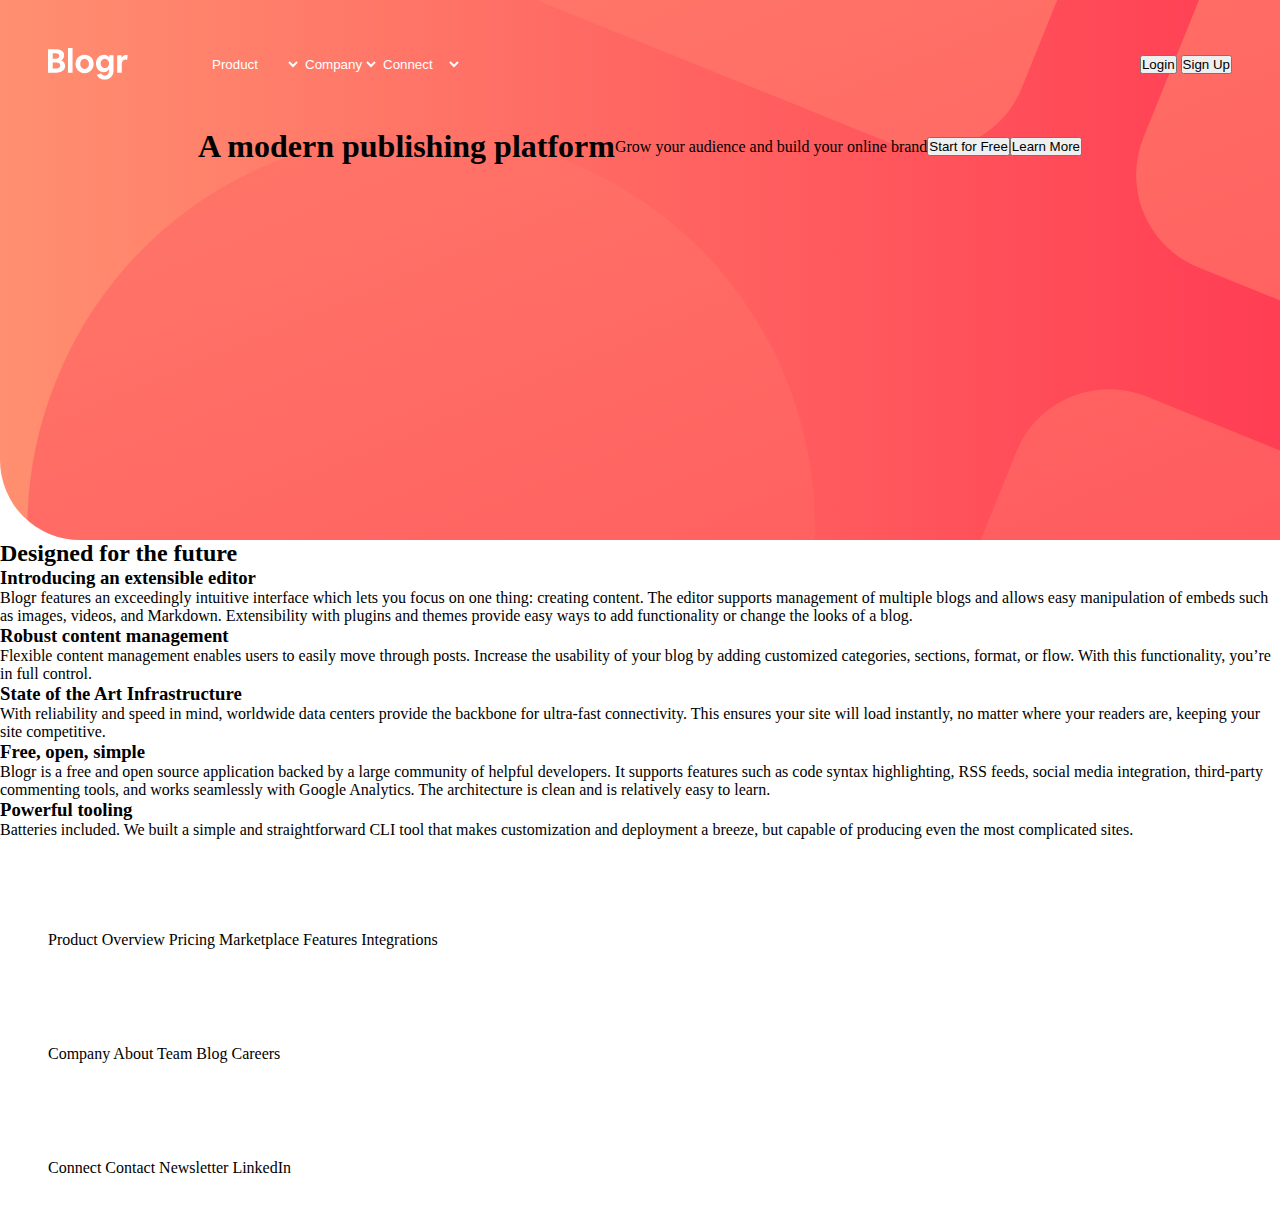
==== Blogr-landing-page/index.html @ 76e0cfde "Blogr basic markup" ====
<!DOCTYPE html>
<html lang="en">

<head>
  <meta charset="UTF-8">
  <meta name="viewport" content="width=device-width, initial-scale=1.0">
  <!-- displays site properly based on user's device -->

  <link rel="icon" type="image/png" sizes="32x32" href="./images/favicon-32x32.png">
  <link rel="stylesheet" href="styles.css">
  <title>Frontend Mentor | [Blogr]</title>

</head>

<body>
  <header>
    <nav>
      <img id="logo" src="images/logo.svg" alt="Blogr logo at the heading">
      <select name="Product">
        <option selected="selected">Product</option>

        <option>Overview</option>
        <option>Pricing</option>
        <option>Marketplace</option>
        <option>Features</option>
        <option>Integrations</option>
      </select>

      <select name="Company">
        <option selected="selected">Company</option>

        <option>About</option>
        <option>Team</option>
        <option>Blog</option>
        <option>Careers</option>
      </select>

      <select name="Connect">
        <option selected="selected">Connect</option>

        <option>Contact</option>
        <option>Newsletter</option>
        <option>LinkedIn</option>
      </select>
      <div id="headerButtons">
        <button id="loginButton">Login</button>
        <button id="signUpButton">Sign Up</button>
      </div>
    </nav>
    <article>
      <h1>A modern publishing platform</h1>
      <p>Grow your audience and build your online brand</p>

      <button id="startButton">Start for Free</button>
      <button id="learnButton">Learn More</button>

      <article>
  </header>


  <h2>Designed for the future</h2>

  <h3>Introducing an extensible editor</h3>
  <p>Blogr features an exceedingly intuitive interface which lets you focus on one thing: creating content.
    The editor supports management of multiple blogs and allows easy manipulation of embeds such as images,
    videos, and Markdown. Extensibility with plugins and themes provide easy ways to add functionality or
    change the looks of a blog.</p>

  <h3>Robust content management</h3>
  <p>Flexible content management enables users to easily move through posts. Increase the usability of your blog
    by adding customized categories, sections, format, or flow. With this functionality, you’re in full control.</p>

  <h3>State of the Art Infrastructure</h3>
  <p>With reliability and speed in mind, worldwide data centers provide the backbone for ultra-fast connectivity.
    This ensures your site will load instantly, no matter where your readers are, keeping your site competitive.</p>

  <h3>Free, open, simple</h3>
  <p>Blogr is a free and open source application backed by a large community of helpful developers. It supports
    features such as code syntax highlighting, RSS feeds, social media integration, third-party commenting tools,
    and works seamlessly with Google Analytics. The architecture is clean and is relatively easy to learn.</p>

  <h3>Powerful tooling</h3>
  <p>Batteries included. We built a simple and straightforward CLI tool that makes customization and deployment a
    breeze,
    but
    capable of producing even the most complicated sites.</p>
</body>
<footer>
  <img src="images/logo.svg" alt="Blogr logo in footer">
  <nav>Product

    Overview
    Pricing
    Marketplace
    Features
    Integrations
  </nav>
  <nav>
    Company

    About
    Team
    Blog
    Careers
  </nav>
  <nav>
    Connect

    Contact
    Newsletter
    LinkedIn
  </nav>
</footer>

</html>
---- Blogr-landing-page/styles.css ----
@import url("https://fonts.googleapis.com/css2?family=Overpass:wght@300;600&display=swap");
@import url("https://fonts.googleapis.com/css2?family=Ubuntu:wght@400;500;700&display=swap");
/*font-family: 'Overpass', sans-serif;
font-family: 'Ubuntu', sans-serif;*/
* {
	margin: 0;
	padding: 0;
}
body {
	width: 100%;
	height: 100%;
}
header {
	width: 100%;
	height: 60vh;
	background: url(images/bg-pattern-intro.svg) no-repeat 30% center,
		linear-gradient(to right, hsl(13, 100%, 72%), hsl(353, 100%, 62%));
	border-radius: 0 0 0 5em;
}
nav {
	padding: 3em;
	display: flex;
	flex-direction: row;
	align-items: center;
}
#headerButtons {
	width: 100%;
	text-align: right;
}
article {
	display: flex;
	align-items: center;
	justify-content: center;
}
#logo {
	width: 5em;
	height: 2em;
	padding-right: 5em;
}
select {
	color: hsl(0, 100%, 100%);
	height: 10%;
	background-color: rgba(0, 0, 0, 0);
	border: 0;
}
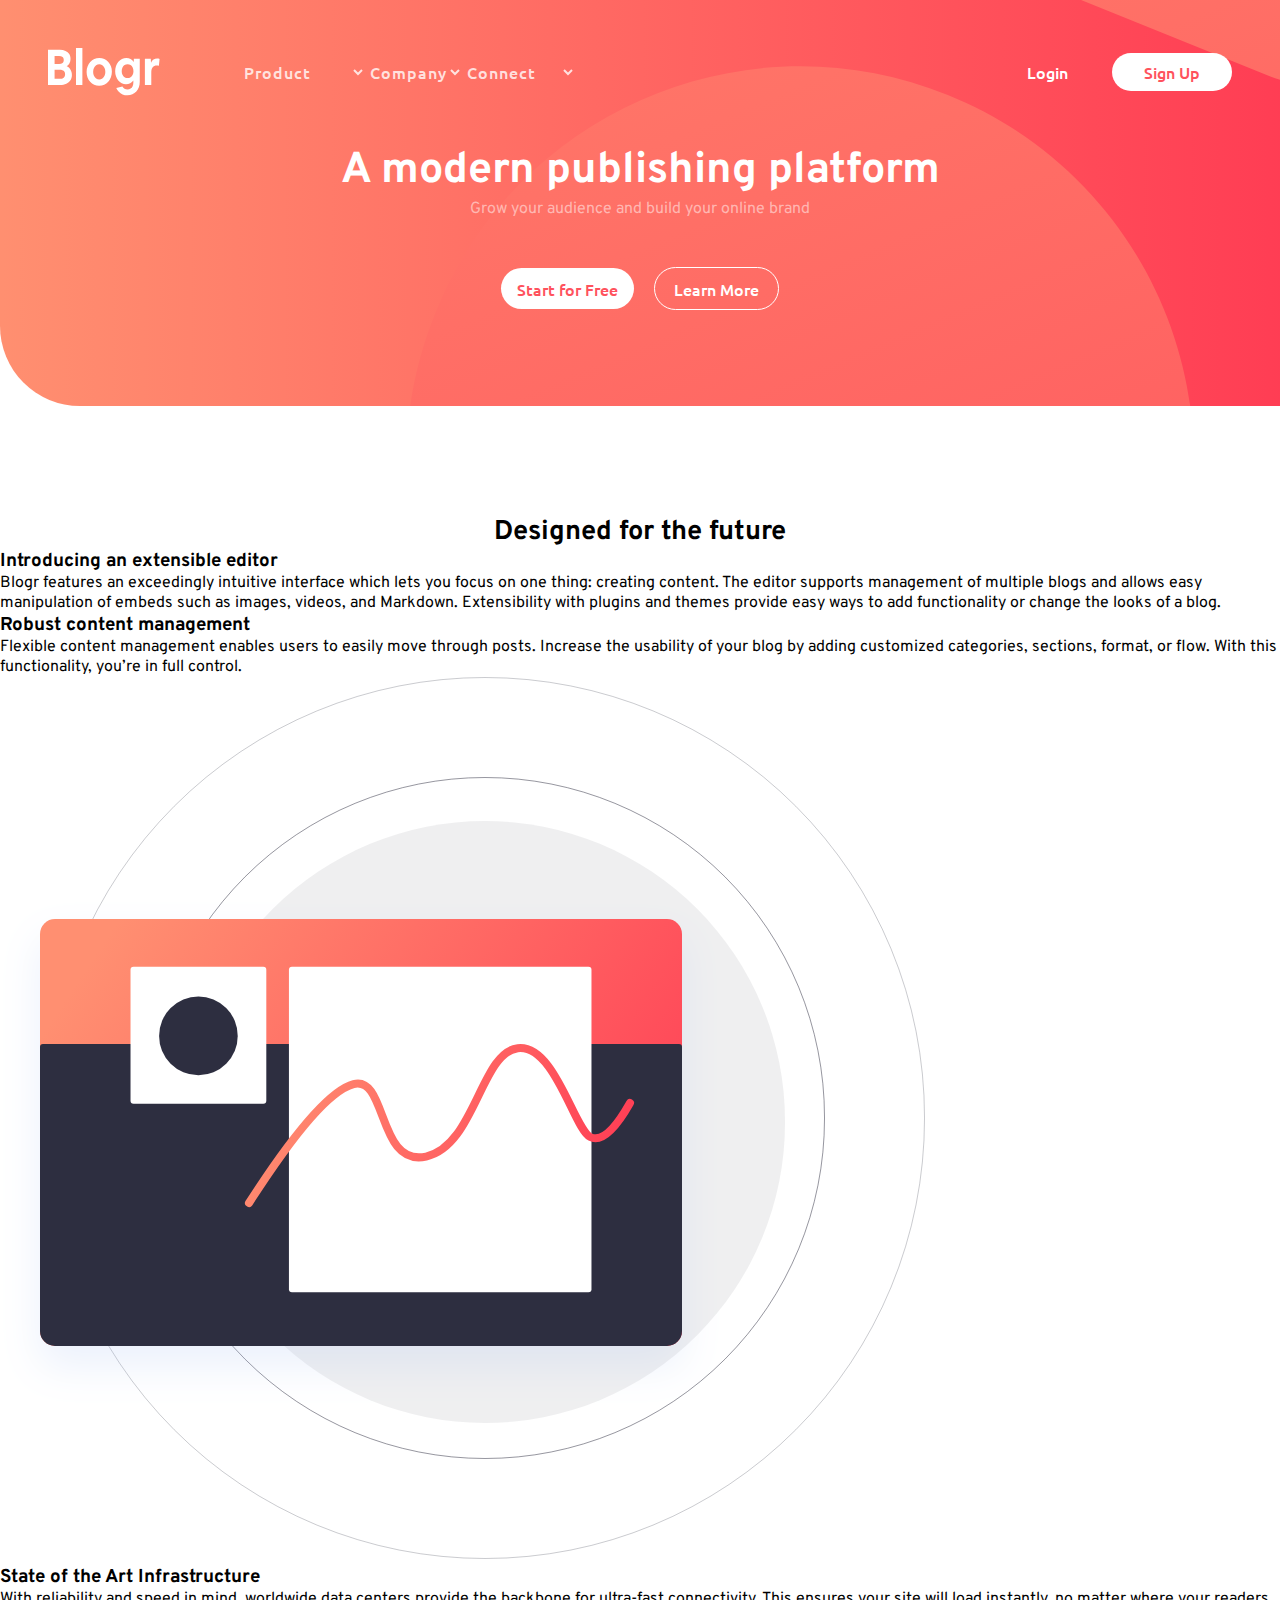
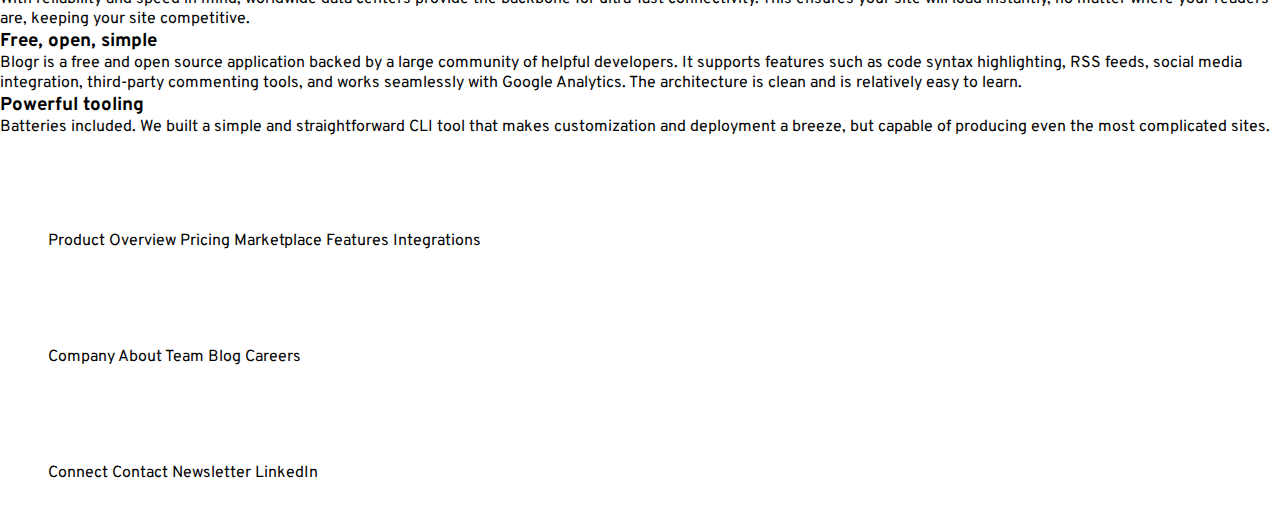
==== commit f09aab82: "header beta ready" ====
--- a/Blogr-landing-page/index.html
+++ b/Blogr-landing-page/index.html
@@ -42,7 +42,7 @@
         <option>Newsletter</option>
         <option>LinkedIn</option>
       </select>
-      <div id="headerButtons">
+      <div id="authButtons">
         <button id="loginButton">Login</button>
         <button id="signUpButton">Sign Up</button>
       </div>
@@ -50,40 +50,42 @@
     <article>
       <h1>A modern publishing platform</h1>
       <p>Grow your audience and build your online brand</p>
+      <div id="learnButtons">
+        <button id="startButton">Start for Free</button>
+        <button id="learnMoreButton">Learn More</button>
 
-      <button id="startButton">Start for Free</button>
-      <button id="learnButton">Learn More</button>
-
-      <article>
+        <article>
   </header>
 
+  <main>
+    <h2>Designed for the future</h2>
+    <section id="editorSection">
+      <h3>Introducing an extensible editor</h3>
+      <p>Blogr features an exceedingly intuitive interface which lets you focus on one thing: creating content.
+        The editor supports management of multiple blogs and allows easy manipulation of embeds such as images,
+        videos, and Markdown. Extensibility with plugins and themes provide easy ways to add functionality or
+        change the looks of a blog.</p>
 
-  <h2>Designed for the future</h2>
+      <h3>Robust content management</h3>
+      <p>Flexible content management enables users to easily move through posts. Increase the usability of your blog
+        by adding customized categories, sections, format, or flow. With this functionality, you’re in full control.</p>
+      <img class="editorImage" src="images/illustration-editor-desktop.svg">
+    </section>
+    <h3>State of the Art Infrastructure</h3>
+    <p>With reliability and speed in mind, worldwide data centers provide the backbone for ultra-fast connectivity.
+      This ensures your site will load instantly, no matter where your readers are, keeping your site competitive.</p>
 
-  <h3>Introducing an extensible editor</h3>
-  <p>Blogr features an exceedingly intuitive interface which lets you focus on one thing: creating content.
-    The editor supports management of multiple blogs and allows easy manipulation of embeds such as images,
-    videos, and Markdown. Extensibility with plugins and themes provide easy ways to add functionality or
-    change the looks of a blog.</p>
+    <h3>Free, open, simple</h3>
+    <p>Blogr is a free and open source application backed by a large community of helpful developers. It supports
+      features such as code syntax highlighting, RSS feeds, social media integration, third-party commenting tools,
+      and works seamlessly with Google Analytics. The architecture is clean and is relatively easy to learn.</p>
 
-  <h3>Robust content management</h3>
-  <p>Flexible content management enables users to easily move through posts. Increase the usability of your blog
-    by adding customized categories, sections, format, or flow. With this functionality, you’re in full control.</p>
-
-  <h3>State of the Art Infrastructure</h3>
-  <p>With reliability and speed in mind, worldwide data centers provide the backbone for ultra-fast connectivity.
-    This ensures your site will load instantly, no matter where your readers are, keeping your site competitive.</p>
-
-  <h3>Free, open, simple</h3>
-  <p>Blogr is a free and open source application backed by a large community of helpful developers. It supports
-    features such as code syntax highlighting, RSS feeds, social media integration, third-party commenting tools,
-    and works seamlessly with Google Analytics. The architecture is clean and is relatively easy to learn.</p>
-
-  <h3>Powerful tooling</h3>
-  <p>Batteries included. We built a simple and straightforward CLI tool that makes customization and deployment a
-    breeze,
-    but
-    capable of producing even the most complicated sites.</p>
+    <h3>Powerful tooling</h3>
+    <p>Batteries included. We built a simple and straightforward CLI tool that makes customization and deployment a
+      breeze,
+      but
+      capable of producing even the most complicated sites.</p>
+  </main>
 </body>
 <footer>
   <img src="images/logo.svg" alt="Blogr logo in footer">
--- a/Blogr-landing-page/styles.css
+++ b/Blogr-landing-page/styles.css
@@ -5,6 +5,10 @@
 * {
 	margin: 0;
 	padding: 0;
+	font-family: "Overpass", sans-serif;
+}
+html {
+	scroll-behavior: smooth;
 }
 body {
 	width: 100%;
@@ -12,10 +16,19 @@
 }
 header {
 	width: 100%;
-	height: 60vh;
-	background: url(images/bg-pattern-intro.svg) no-repeat 30% center,
+	height: 80%;
+	background: url(images/bg-pattern-intro.svg) no-repeat 10% center,
 		linear-gradient(to right, hsl(13, 100%, 72%), hsl(353, 100%, 62%));
 	border-radius: 0 0 0 5em;
+}
+main {
+	display: flex;
+	flex-direction: column;
+}
+#logo {
+	width: 7em;
+	height: 3em;
+	padding-right: 5em;
 }
 nav {
 	padding: 3em;
@@ -23,23 +36,78 @@
 	flex-direction: row;
 	align-items: center;
 }
-#headerButtons {
+
+article {
+	display: flex;
+	flex-direction: column;
+	align-items: center;
+	justify-content: center;
+}
+
+select {
+	width: 8em;
+	height: 10%;
+	border: 0;
+	font-size: 1em;
+	font-family: "Ubuntu", sans-serif;
+	font-weight: 500;
+	letter-spacing: 1px;
+	color: rgba(255, 255, 255, 0.8);
+	background-color: transparent;
+}
+#authButtons {
 	width: 100%;
 	text-align: right;
 }
-article {
-	display: flex;
-	align-items: center;
-	justify-content: center;
+header button {
+	font-family: "Ubuntu", sans-serif;
+	font-weight: 500;
 }
-#logo {
-	width: 5em;
-	height: 2em;
-	padding-right: 5em;
-}
-select {
-	color: hsl(0, 100%, 100%);
-	height: 10%;
-	background-color: rgba(0, 0, 0, 0);
+#authButtons button {
+	font-size: 1em;
+	margin-left: 2.5em;
 	border: 0;
 }
+#loginButton {
+	background-color: transparent;
+	color: hsl(0, 100%, 100%);
+}
+#signUpButton,
+#startButton {
+	font-size: 1em;
+	color: hsl(356, 100%, 66%);
+	background-color: hsl(0, 100%, 100%);
+	border-radius: 2em;
+	border: 0;
+}
+#learnButtons {
+	margin-top: 3em;
+	margin-bottom: 6em;
+}
+#learnMoreButton {
+	margin-left: 1em;
+	border: 1px solid hsl(0, 100%, 100%);
+	background-color: transparent;
+	font-size: 1em;
+	color: hsl(0, 100%, 100%);
+	padding: 0.6em 1.2em;
+	border-radius: 2em;
+}
+#startButton {
+	padding: 0.6em 1em;
+}
+#signUpButton {
+	padding: 0.5em 2em;
+}
+h1 {
+	color: hsl(0, 100%, 100%);
+	font-size: 2.7em;
+}
+article p {
+	color: hsla(0, 100%, 100%, 0.5);
+}
+h2 {
+	margin-top: 4em;
+	text-align: center;
+	font-size: 1.7em;
+}
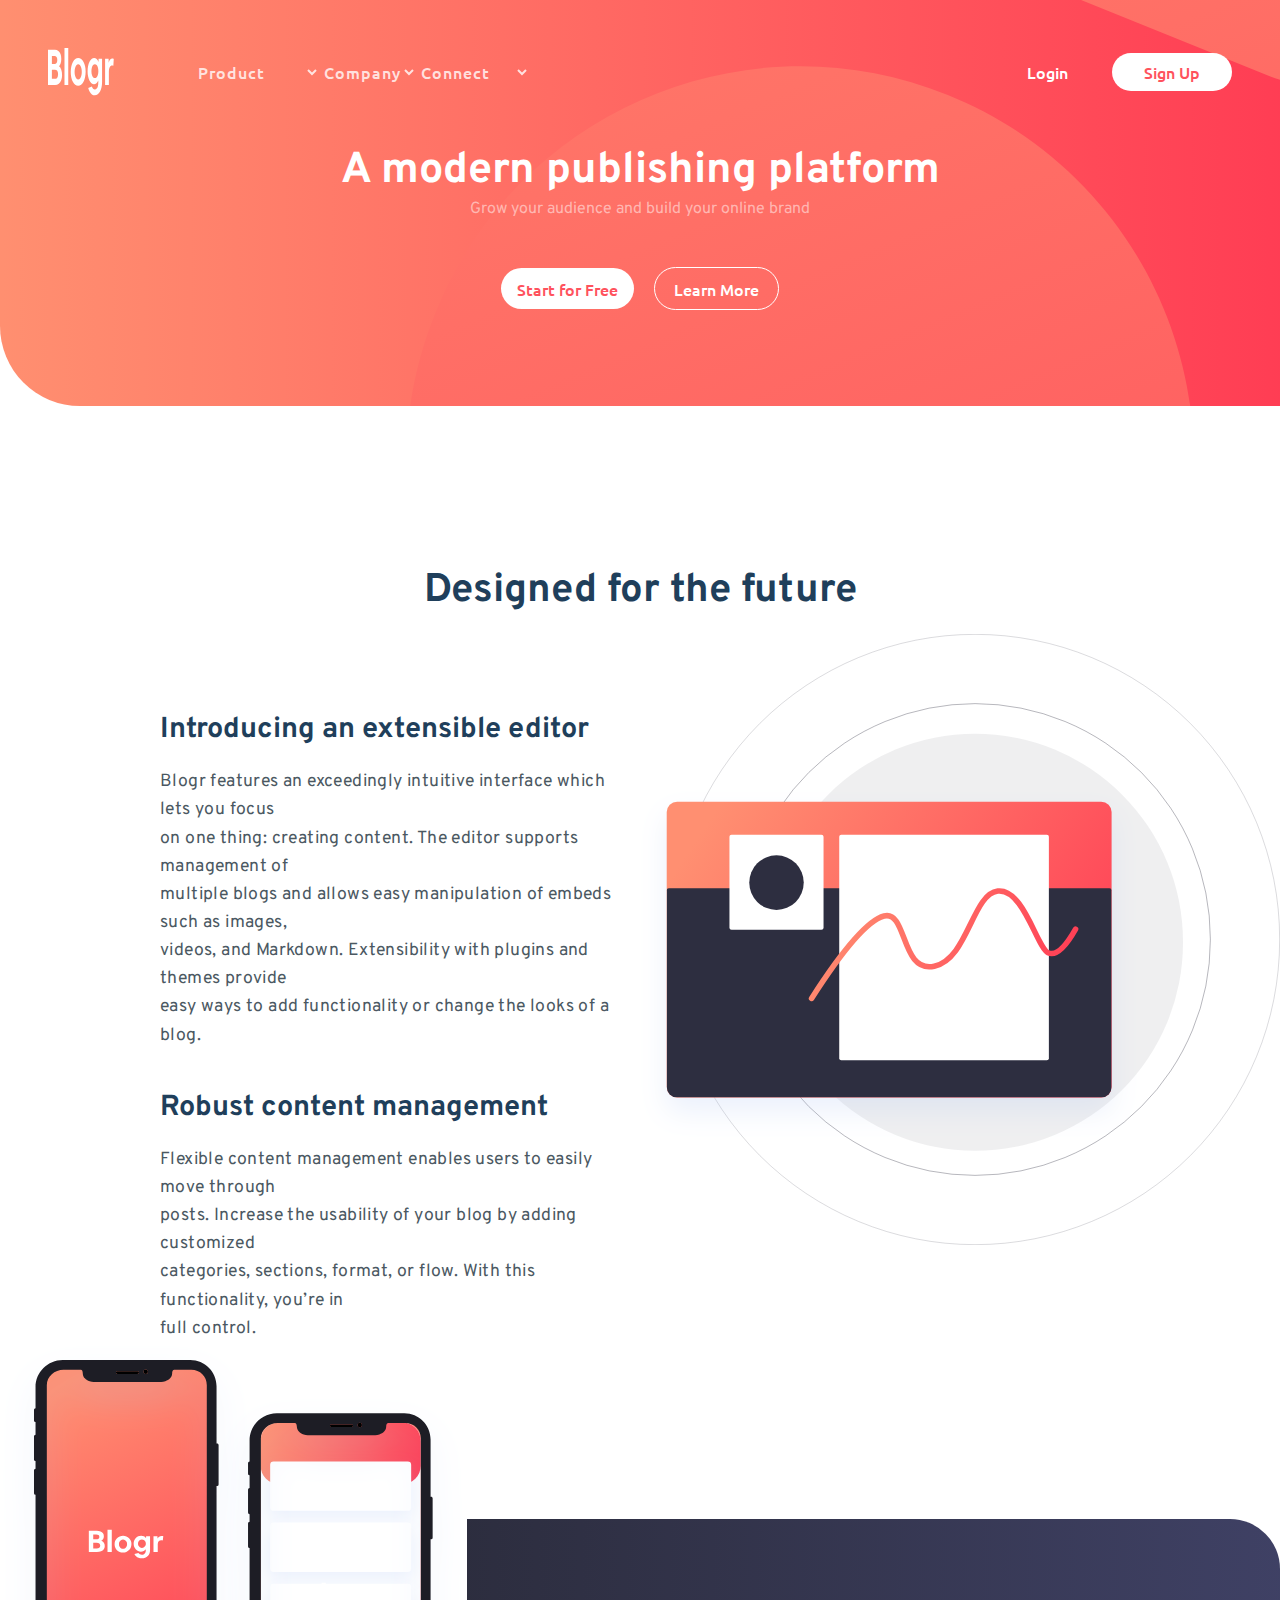
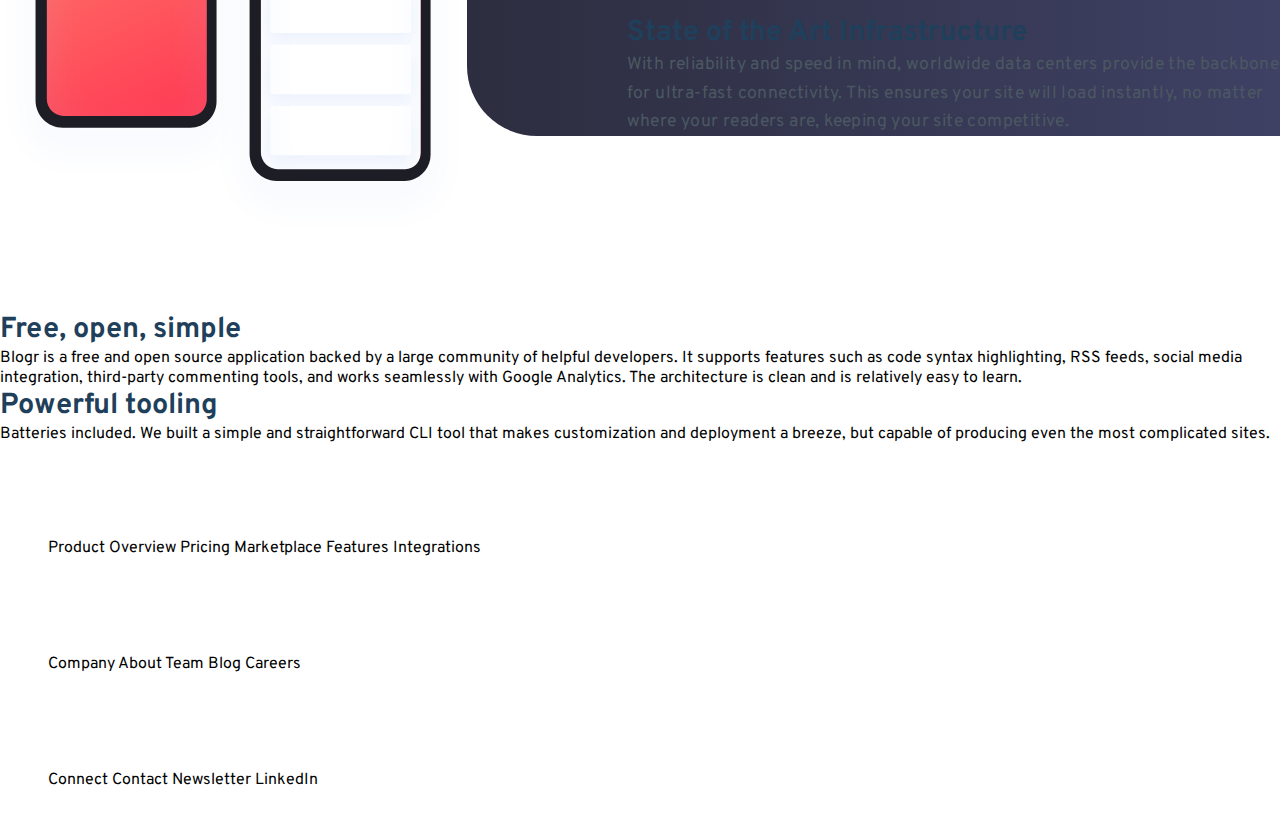
==== commit 30a158d4: "first section beta" ====
--- a/Blogr-landing-page/index.html
+++ b/Blogr-landing-page/index.html
@@ -47,34 +47,45 @@
         <button id="signUpButton">Sign Up</button>
       </div>
     </nav>
-    <article>
+    <section>
       <h1>A modern publishing platform</h1>
       <p>Grow your audience and build your online brand</p>
       <div id="learnButtons">
         <button id="startButton">Start for Free</button>
         <button id="learnMoreButton">Learn More</button>
 
-        <article>
+    </section>
   </header>
 
   <main>
     <h2>Designed for the future</h2>
     <section id="editorSection">
-      <h3>Introducing an extensible editor</h3>
-      <p>Blogr features an exceedingly intuitive interface which lets you focus on one thing: creating content.
-        The editor supports management of multiple blogs and allows easy manipulation of embeds such as images,
-        videos, and Markdown. Extensibility with plugins and themes provide easy ways to add functionality or
-        change the looks of a blog.</p>
-
-      <h3>Robust content management</h3>
-      <p>Flexible content management enables users to easily move through posts. Increase the usability of your blog
-        by adding customized categories, sections, format, or flow. With this functionality, you’re in full control.</p>
+      <article>
+        <h3>Introducing an extensible editor</h3><br>
+        <p>Blogr features an exceedingly intuitive interface which lets you focus<br> on one thing: creating content.
+          The editor supports management of<br> multiple blogs and allows easy manipulation of embeds such as
+          images,<br>
+          videos, and Markdown. Extensibility with plugins and themes provide<br> easy ways to add functionality or
+          change the looks of a blog.</p>
+        <br><br>
+        <h3>Robust content management</h3><br>
+        <p>Flexible content management enables users to easily move through<br> posts. Increase the usability of your
+          blog
+          by adding customized<br> categories, sections, format, or flow. With this functionality, you’re in<br> full
+          control.
+        </p>
+      </article>
       <img class="editorImage" src="images/illustration-editor-desktop.svg">
     </section>
-    <h3>State of the Art Infrastructure</h3>
-    <p>With reliability and speed in mind, worldwide data centers provide the backbone for ultra-fast connectivity.
-      This ensures your site will load instantly, no matter where your readers are, keeping your site competitive.</p>
-
+    <section id="phonesSection">
+      <img src="images/illustration-phones.svg">
+      <article>
+        <h3>State of the Art Infrastructure</h3>
+        <p>With reliability and speed in mind, worldwide data centers provide the backbone for ultra-fast connectivity.
+          This ensures your site will load instantly, no matter where your readers are, keeping your site competitive.
+        </p>
+      </article>
+    </section>
     <h3>Free, open, simple</h3>
     <p>Blogr is a free and open source application backed by a large community of helpful developers. It supports
       features such as code syntax highlighting, RSS feeds, social media integration, third-party commenting tools,
--- a/Blogr-landing-page/styles.css
+++ b/Blogr-landing-page/styles.css
@@ -6,6 +6,7 @@
 	margin: 0;
 	padding: 0;
 	font-family: "Overpass", sans-serif;
+	overflow-x: hidden;
 }
 html {
 	scroll-behavior: smooth;
@@ -37,7 +38,7 @@
 	align-items: center;
 }
 
-article {
+header section {
 	display: flex;
 	flex-direction: column;
 	align-items: center;
@@ -103,11 +104,58 @@
 	color: hsl(0, 100%, 100%);
 	font-size: 2.7em;
 }
-article p {
+header section p {
 	color: hsla(0, 100%, 100%, 0.5);
 }
 h2 {
+	color: hsl(208, 49%, 24%);
 	margin-top: 4em;
 	text-align: center;
-	font-size: 1.7em;
+	font-size: 2.5em;
 }
+article p {
+	font-size: 1.1em;
+	font-family: "Overpass", sans-serif;
+	font-weight: 400;
+	line-height: 1.6em;
+	letter-spacing: 0.4px;
+	text-align: left;
+	color: hsl(207, 13%, 34%);
+}
+h3 {
+	font-size: 1.8em;
+	color: hsl(208, 49%, 24%);
+}
+main section {
+	display: flex;
+	flex-direction: row;
+	justify-content: center;
+	align-items: center;
+}
+section img {
+	padding-bottom: 5em;
+	width: 75em;
+}
+article {
+	width: 70%;
+	padding: 6em 0 0 10em;
+}
+#phonesSection {
+	width: 100%;
+}
+/* - Very dark gray blue: hsl(237, 17%, 21%)
+- Very dark desaturated blue: hsl(237, 23%, 32%) */
+#phonesSection article {
+	z-index: 0;
+	background: linear-gradient(
+		to right,
+		hsl(237, 17%, 21%),
+		hsl(237, 23%, 32%)
+	);
+	border-top-right-radius: 50px;
+	border-bottom-left-radius: 70px;
+}
+#phonesSection img {
+	z-index: 1;
+	width: 40em;
+}
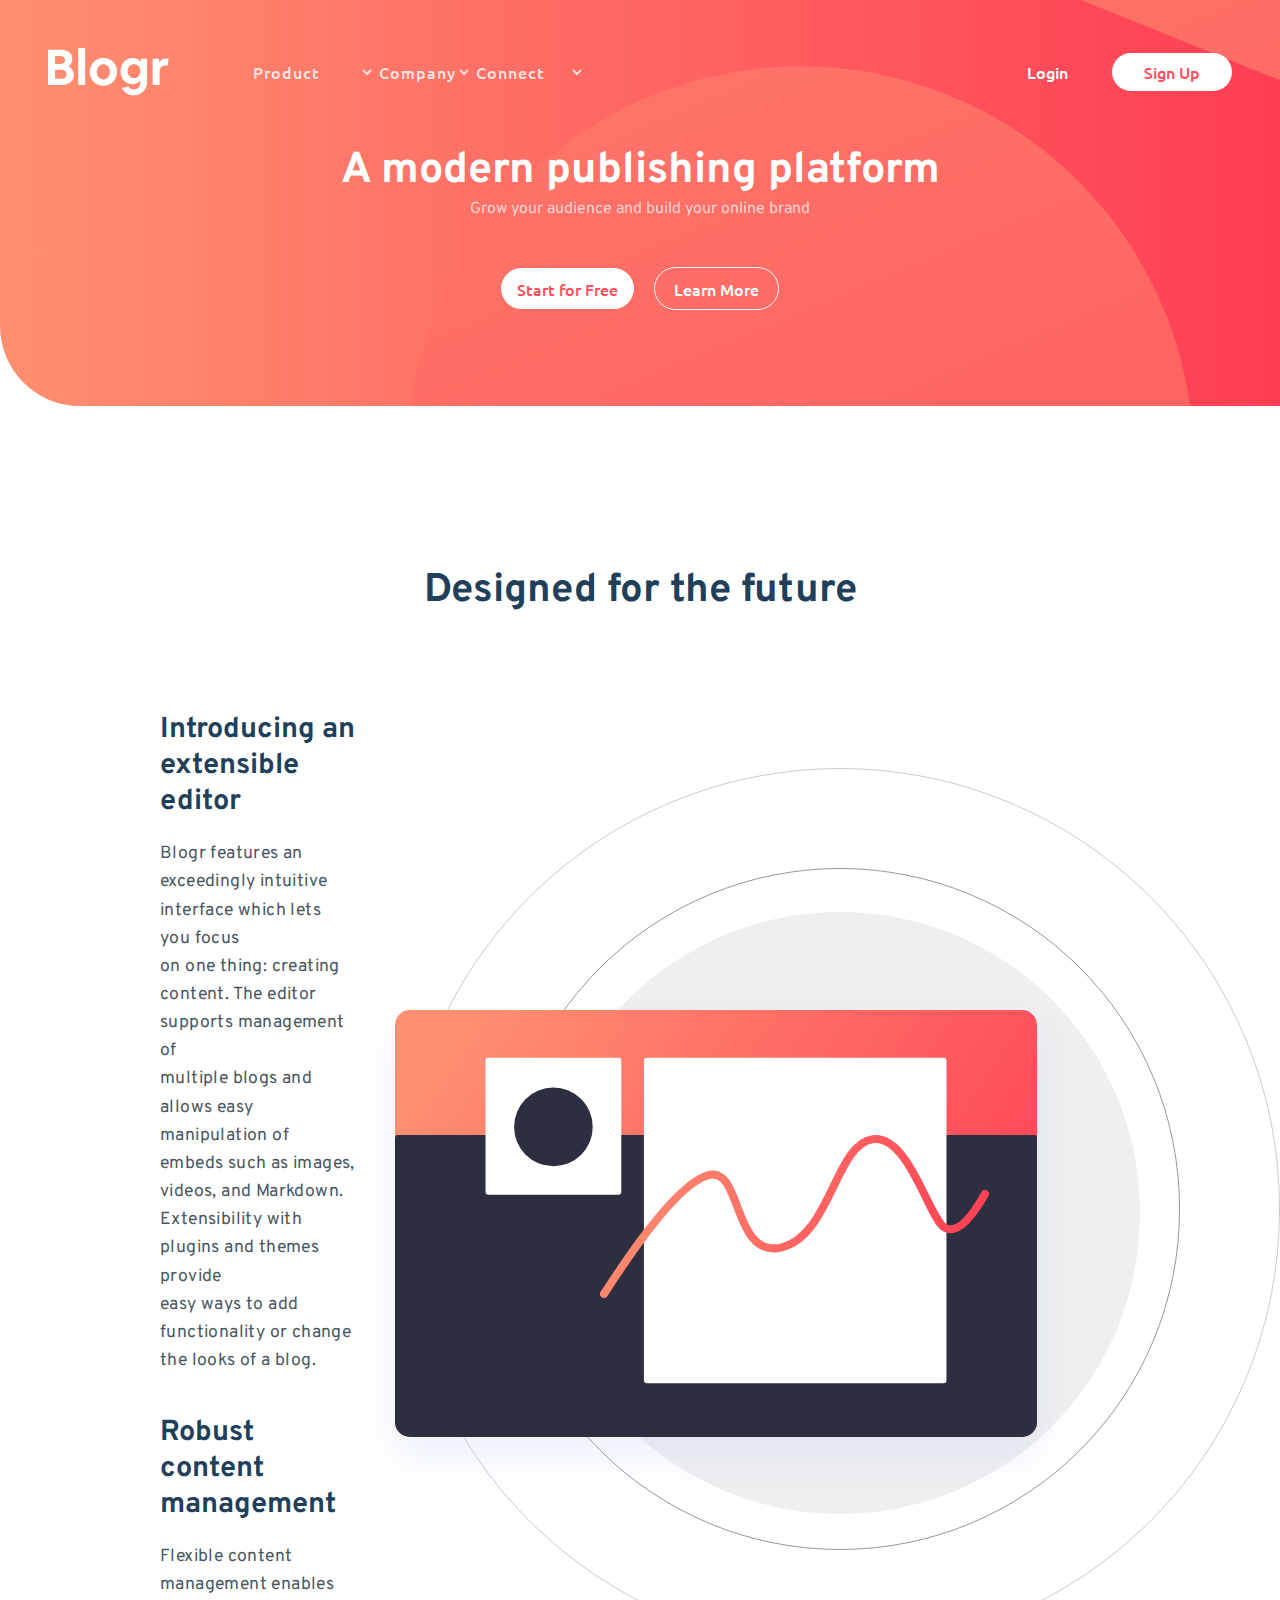
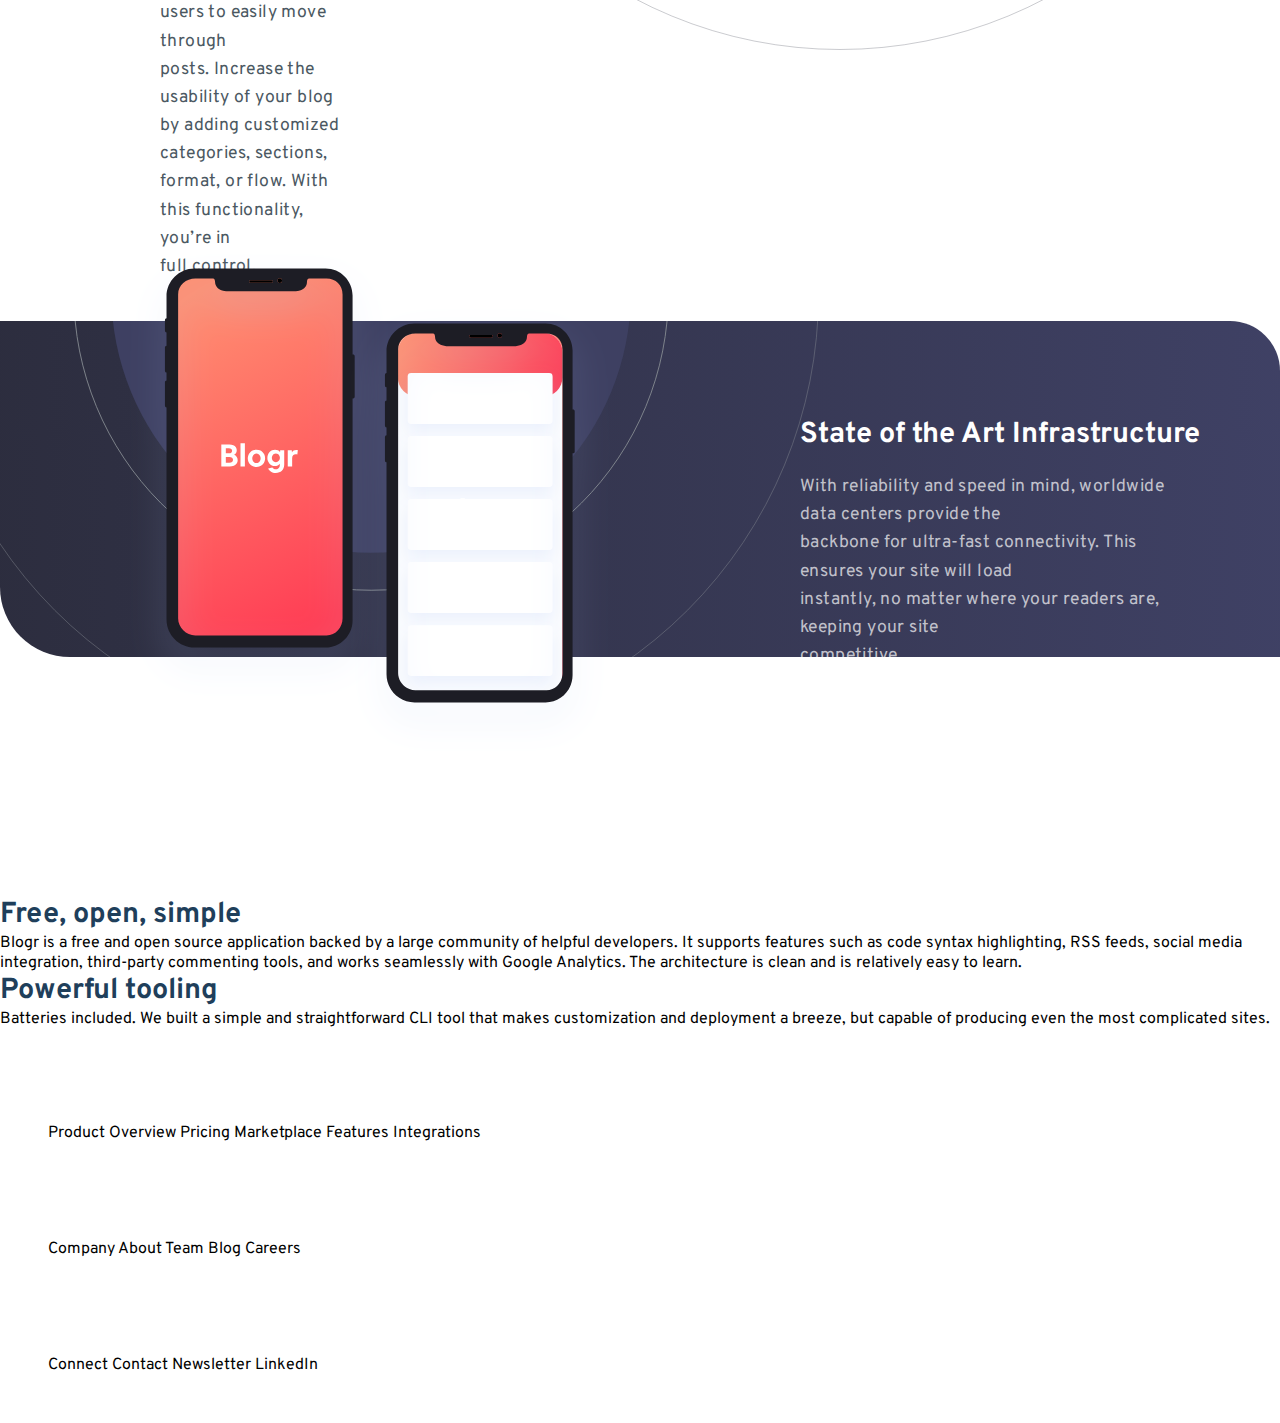
==== commit 97cdcdd3: "phones illustration section ready" ====
--- a/Blogr-landing-page/index.html
+++ b/Blogr-landing-page/index.html
@@ -77,12 +77,16 @@
       </article>
       <img class="editorImage" src="images/illustration-editor-desktop.svg">
     </section>
+    <div id="empty">
+      <img src="images/illustration-phones.svg" alt="phones illustration">
+    </div>
     <section id="phonesSection">
-      <img src="images/illustration-phones.svg">
       <article>
-        <h3>State of the Art Infrastructure</h3>
-        <p>With reliability and speed in mind, worldwide data centers provide the backbone for ultra-fast connectivity.
-          This ensures your site will load instantly, no matter where your readers are, keeping your site competitive.
+        <h3>State of the Art Infrastructure</h3><br>
+        <p>With reliability and speed in mind, worldwide data centers provide the<br> backbone for ultra-fast
+          connectivity.
+          This ensures your site will load<br> instantly, no matter where your readers are, keeping your site<br>
+          competitive.
         </p>
       </article>
     </section>
--- a/Blogr-landing-page/styles.css
+++ b/Blogr-landing-page/styles.css
@@ -6,7 +6,16 @@
 	margin: 0;
 	padding: 0;
 	font-family: "Overpass", sans-serif;
-	overflow-x: hidden;
+	box-sizing: border-box;
+}
+
+/* var's */
+:root {
+	--header-bg-gradient-from: hsl(13, 100%, 72%);
+	--header-bg-gradient-to: hsl(353, 100%, 62%);
+	--white: hsl(0, 100%, 100%);
+	--white-transparent: hsla(0, 100%, 100%, 0.7);
+	--header-text: hsl(208, 49%, 24%);
 }
 html {
 	scroll-behavior: smooth;
@@ -19,17 +28,16 @@
 	width: 100%;
 	height: 80%;
 	background: url(images/bg-pattern-intro.svg) no-repeat 10% center,
-		linear-gradient(to right, hsl(13, 100%, 72%), hsl(353, 100%, 62%));
+		linear-gradient(
+			to right,
+			var(--header-bg-gradient-from),
+			var(--header-bg-gradient-to)
+		);
 	border-radius: 0 0 0 5em;
 }
 main {
 	display: flex;
 	flex-direction: column;
-}
-#logo {
-	width: 7em;
-	height: 3em;
-	padding-right: 5em;
 }
 nav {
 	padding: 3em;
@@ -44,7 +52,10 @@
 	align-items: center;
 	justify-content: center;
 }
-
+button {
+	cursor: pointer;
+	user-select: none;
+}
 select {
 	width: 8em;
 	height: 10%;
@@ -55,6 +66,11 @@
 	letter-spacing: 1px;
 	color: rgba(255, 255, 255, 0.8);
 	background-color: transparent;
+}
+#logo {
+	width: 15em;
+	height: 3em;
+	padding-right: 5em;
 }
 #authButtons {
 	width: 100%;
@@ -87,10 +103,10 @@
 }
 #learnMoreButton {
 	margin-left: 1em;
-	border: 1px solid hsl(0, 100%, 100%);
+	border: 1px solid var(--white);
 	background-color: transparent;
 	font-size: 1em;
-	color: hsl(0, 100%, 100%);
+	color: var(--white);
 	padding: 0.6em 1.2em;
 	border-radius: 2em;
 }
@@ -101,14 +117,14 @@
 	padding: 0.5em 2em;
 }
 h1 {
-	color: hsl(0, 100%, 100%);
+	color: var(--white);
 	font-size: 2.7em;
 }
 header section p {
-	color: hsla(0, 100%, 100%, 0.5);
+	color: var(--white-transparent);
 }
 h2 {
-	color: hsl(208, 49%, 24%);
+	color: var(--header-text);
 	margin-top: 4em;
 	text-align: center;
 	font-size: 2.5em;
@@ -122,9 +138,9 @@
 	text-align: left;
 	color: hsl(207, 13%, 34%);
 }
-h3 {
+h3:not(#phonesSection) {
 	font-size: 1.8em;
-	color: hsl(208, 49%, 24%);
+	color: var(--header-text);
 }
 main section {
 	display: flex;
@@ -140,22 +156,44 @@
 	width: 70%;
 	padding: 6em 0 0 10em;
 }
-#phonesSection {
+#empty {
+	height: 40px;
 	width: 100%;
+	position: relative;
+	display: block;
+}
+#empty img {
+	position: absolute;
+	width: 30em;
+	top: -110px;
+	left: 130px;
+	margin-top: 5em;
+	z-index: 1;
 }
 /* - Very dark gray blue: hsl(237, 17%, 21%)
 - Very dark desaturated blue: hsl(237, 23%, 32%) */
-#phonesSection article {
-	z-index: 0;
-	background: linear-gradient(
-		to right,
-		hsl(237, 17%, 21%),
-		hsl(237, 23%, 32%)
-	);
+#phonesSection {
+	display: flex;
+	flex-direction: column;
+	justify-content: flex-start;
+	align-items: flex-end;
+	background: right 120% top 85% / 70% no-repeat
+			url(images/bg-pattern-circles.svg),
+		linear-gradient(to right, hsl(237, 17%, 21%), hsl(237, 23%, 32%));
+
 	border-top-right-radius: 50px;
 	border-bottom-left-radius: 70px;
+	height: 21em;
+	margin-bottom: 15em;
+	z-index: 0;
 }
-#phonesSection img {
-	z-index: 1;
-	width: 40em;
+#phonesSection article {
+	width: 50%;
+	padding-right: 5em;
 }
+#phonesSection h3 {
+	color: var(--white);
+}
+#phonesSection p {
+	color: var(--white-transparent);
+}
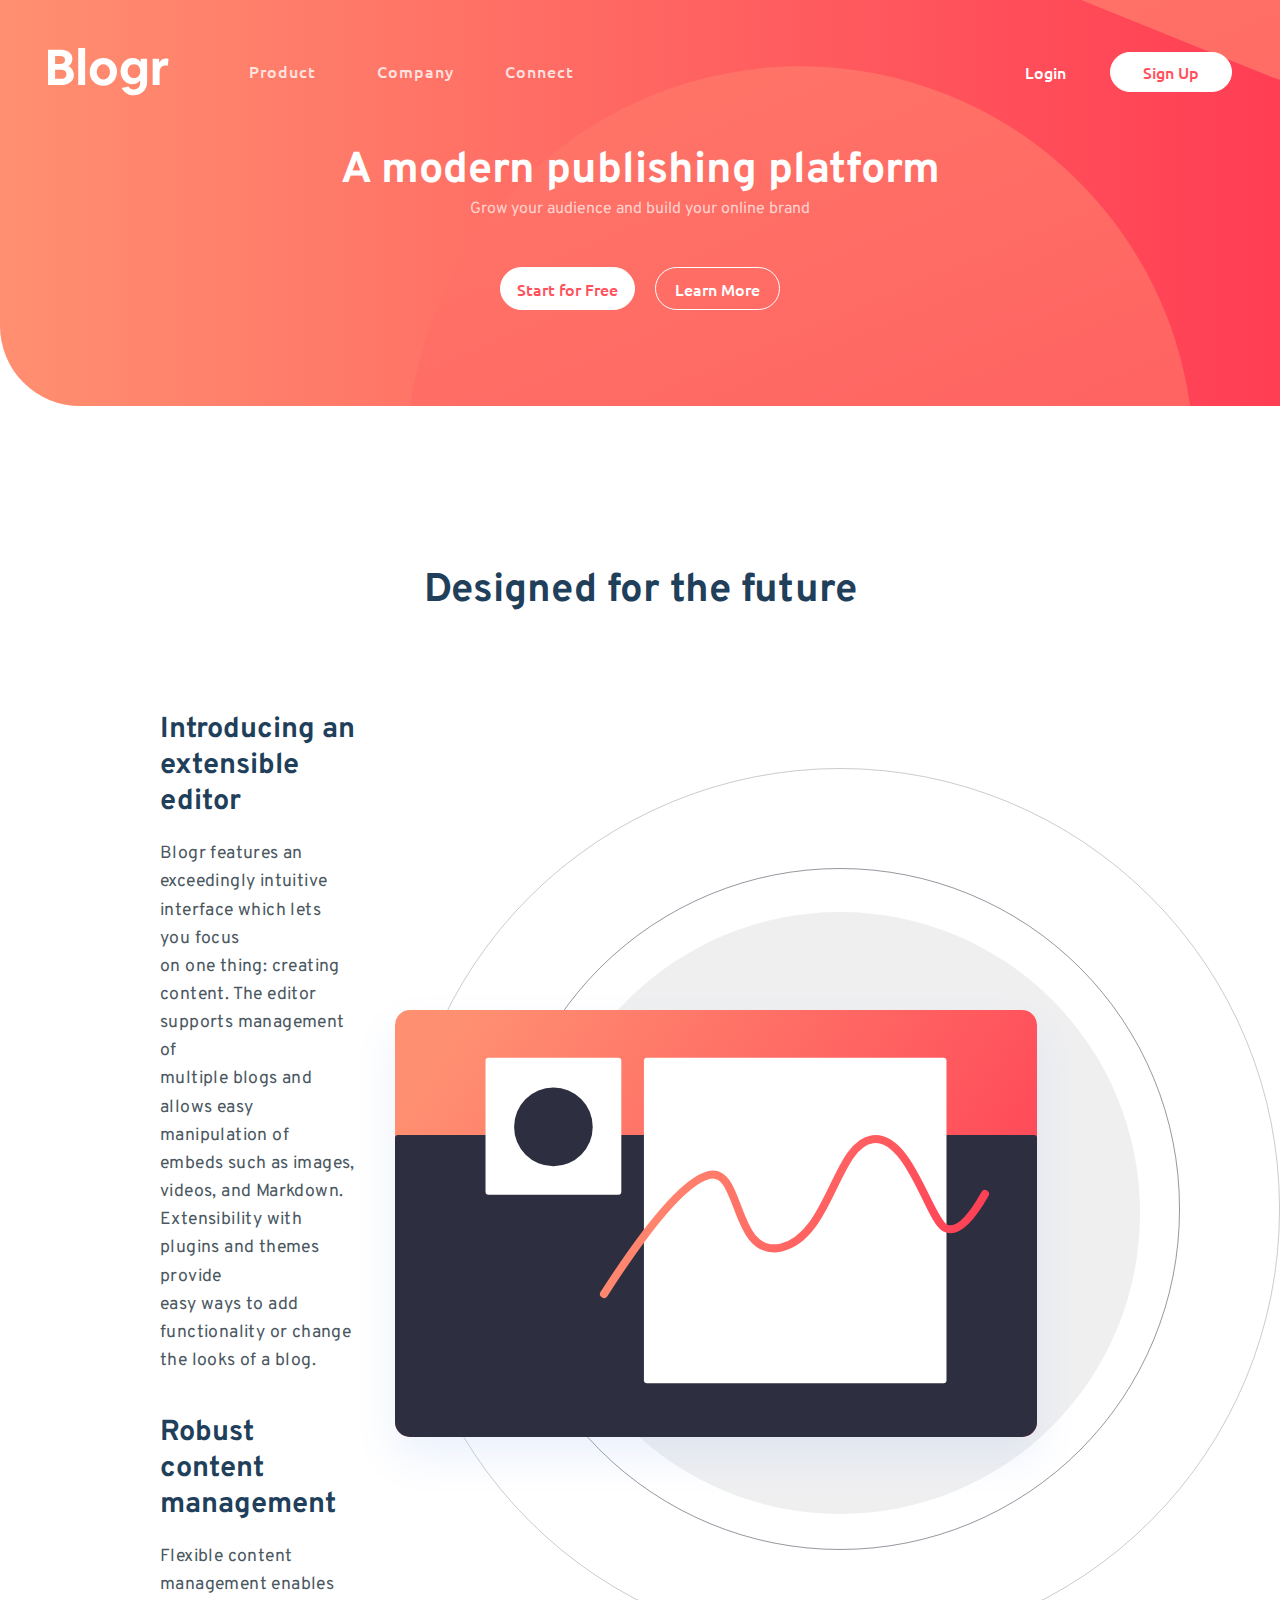
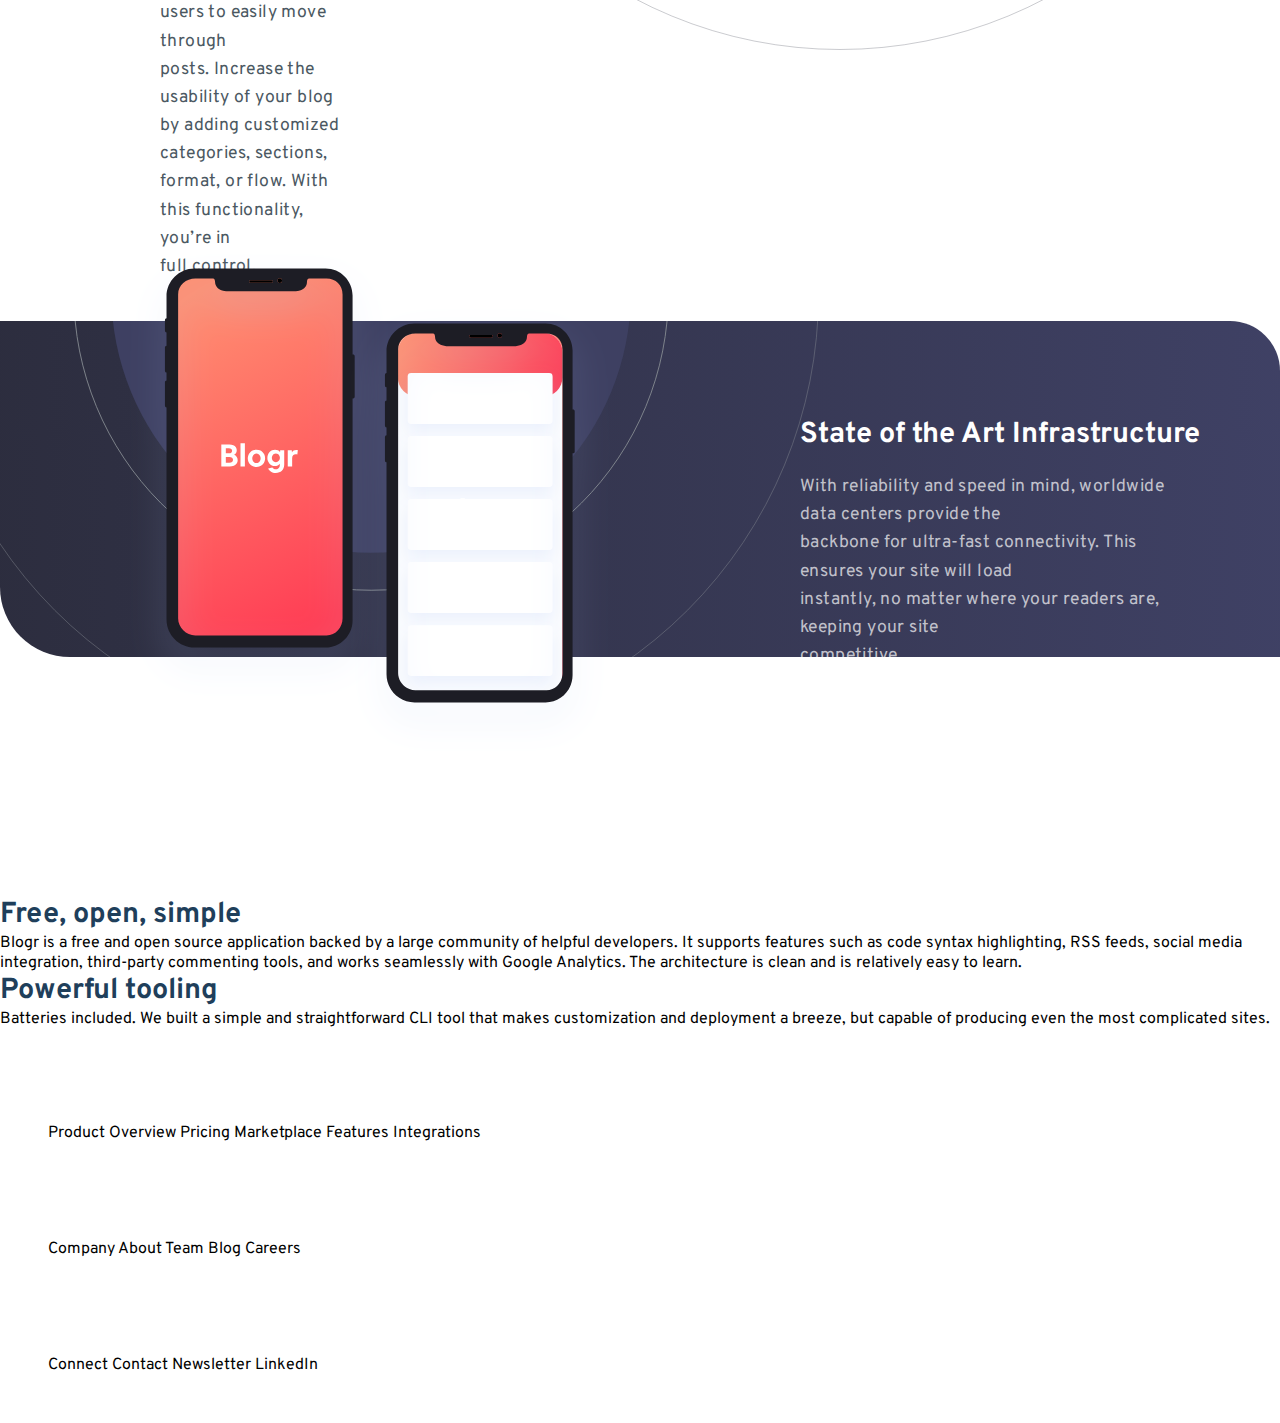
==== commit c16a7136: "Hover buttons state" ====
--- a/Blogr-landing-page/index.html
+++ b/Blogr-landing-page/index.html
@@ -16,32 +16,41 @@
   <header>
     <nav>
       <img id="logo" src="images/logo.svg" alt="Blogr logo at the heading">
-      <select name="Product">
-        <option selected="selected">Product</option>
 
-        <option>Overview</option>
-        <option>Pricing</option>
-        <option>Marketplace</option>
-        <option>Features</option>
-        <option>Integrations</option>
-      </select>
+      <div class="select">
+        <select name="Product">
+          <option selected="selected">Product</option>
 
-      <select name="Company">
-        <option selected="selected">Company</option>
+          <option>Overview</option>
+          <option>Pricing</option>
+          <option>Marketplace</option>
+          <option>Features</option>
+          <option>Integrations</option>
+        </select>
+        <span class="focus"></span>
+      </div>
+      <div class="select">
+        <select name="Company">
+          <option selected="selected">Company</option>
 
-        <option>About</option>
-        <option>Team</option>
-        <option>Blog</option>
-        <option>Careers</option>
-      </select>
+          <option>About</option>
+          <option>Team</option>
+          <option>Blog</option>
+          <option>Careers</option>
+        </select>
+        <span class="focus"></span>
 
-      <select name="Connect">
-        <option selected="selected">Connect</option>
+      </div>
+      <div class="select">
+        <select name="Connect">
+          <option selected="selected">Connect</option>
+          <option>Contact</option>
+          <option>Newsletter</option>
+          <option>LinkedIn</option>
+        </select>
+        <span class="focus"></span>
 
-        <option>Contact</option>
-        <option>Newsletter</option>
-        <option>LinkedIn</option>
-      </select>
+      </div>
       <div id="authButtons">
         <button id="loginButton">Login</button>
         <button id="signUpButton">Sign Up</button>
--- a/Blogr-landing-page/styles.css
+++ b/Blogr-landing-page/styles.css
@@ -2,7 +2,9 @@
 @import url("https://fonts.googleapis.com/css2?family=Ubuntu:wght@400;500;700&display=swap");
 /*font-family: 'Overpass', sans-serif;
 font-family: 'Ubuntu', sans-serif;*/
-* {
+*,
+*::before,
+*::after {
 	margin: 0;
 	padding: 0;
 	font-family: "Overpass", sans-serif;
@@ -57,6 +59,9 @@
 	user-select: none;
 }
 select {
+	color: rgba(255, 255, 255, 0.8);
+	appearance: none;
+	outline: none;
 	width: 8em;
 	height: 10%;
 	border: 0;
@@ -64,7 +69,6 @@
 	font-family: "Ubuntu", sans-serif;
 	font-weight: 500;
 	letter-spacing: 1px;
-	color: rgba(255, 255, 255, 0.8);
 	background-color: transparent;
 }
 #logo {
@@ -83,19 +87,17 @@
 #authButtons button {
 	font-size: 1em;
 	margin-left: 2.5em;
+}
+#loginButton {
+	background-color: transparent;
+	color: hsl(0, 100%, 100%);
 	border: 0;
 }
-#loginButton {
-	background-color: transparent;
-	color: hsl(0, 100%, 100%);
-}
-#signUpButton,
 #startButton {
 	font-size: 1em;
 	color: hsl(356, 100%, 66%);
 	background-color: hsl(0, 100%, 100%);
 	border-radius: 2em;
-	border: 0;
 }
 #learnButtons {
 	margin-top: 3em;
@@ -111,10 +113,25 @@
 	border-radius: 2em;
 }
 #startButton {
+	border: 1px solid var(--white);
 	padding: 0.6em 1em;
 }
 #signUpButton {
+	color: hsl(356, 100%, 66%);
+	background-color: hsl(0, 100%, 100%);
+	border-radius: 2em;
+	border: 1px solid var(--white);
 	padding: 0.5em 2em;
+}
+#signUpButton,
+#startButton {
+	transition: all 0.3s ease;
+}
+#signUpButton:hover,
+#startButton:hover {
+	color: var(--white);
+	background-color: transparent;
+	border: 1px solid var(--white);
 }
 h1 {
 	color: var(--white);
